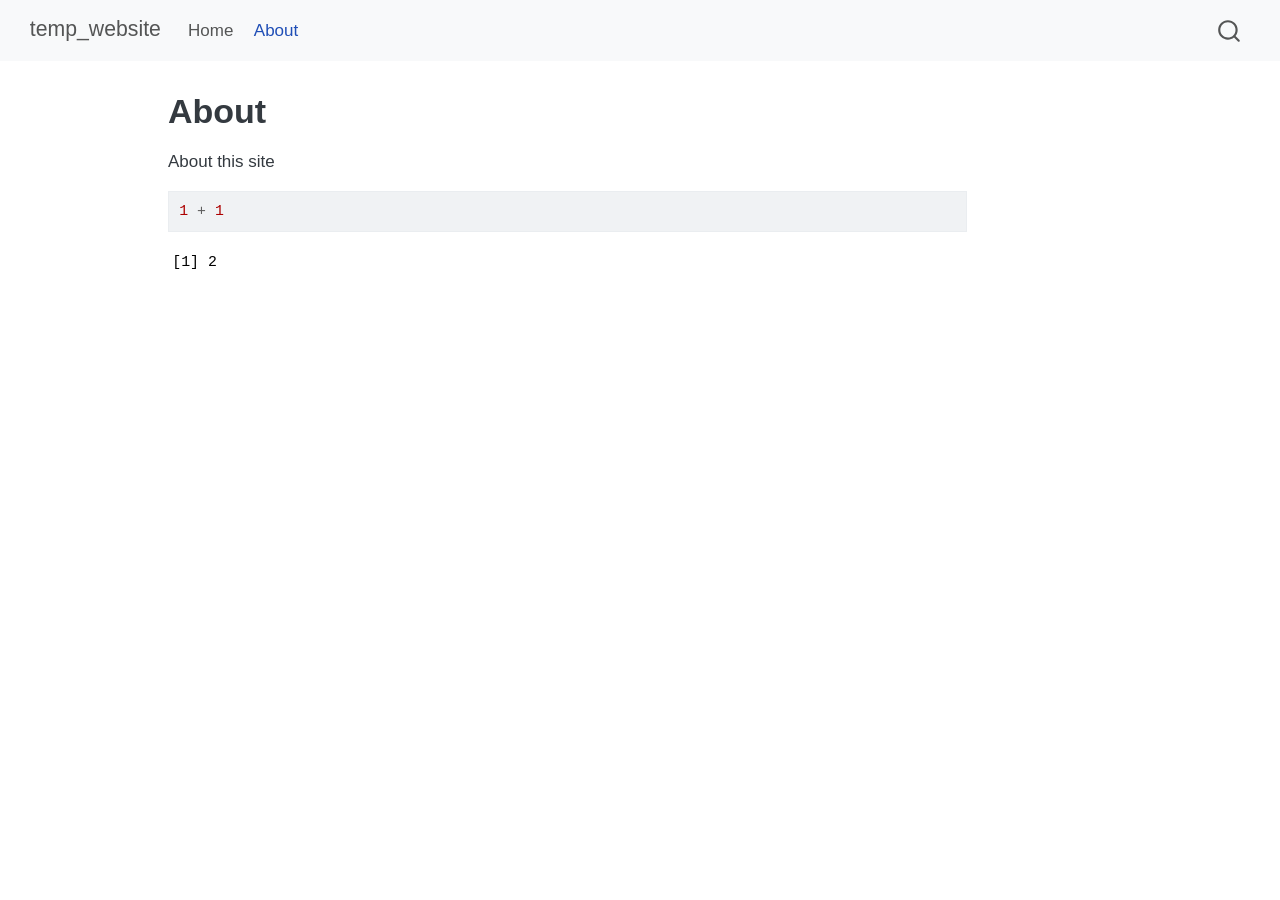
==== docs/index.html @ 3a0f9c97 "initial commit" ====
<html xmlns="http://www.w3.org/1999/xhtml">    
  <head>      
    <title>Redirect to about.html</title>      
    <meta http-equiv="refresh" content="0;URL='about.html'" />    
  </head>    
  <body> 
  </body>  
</html>
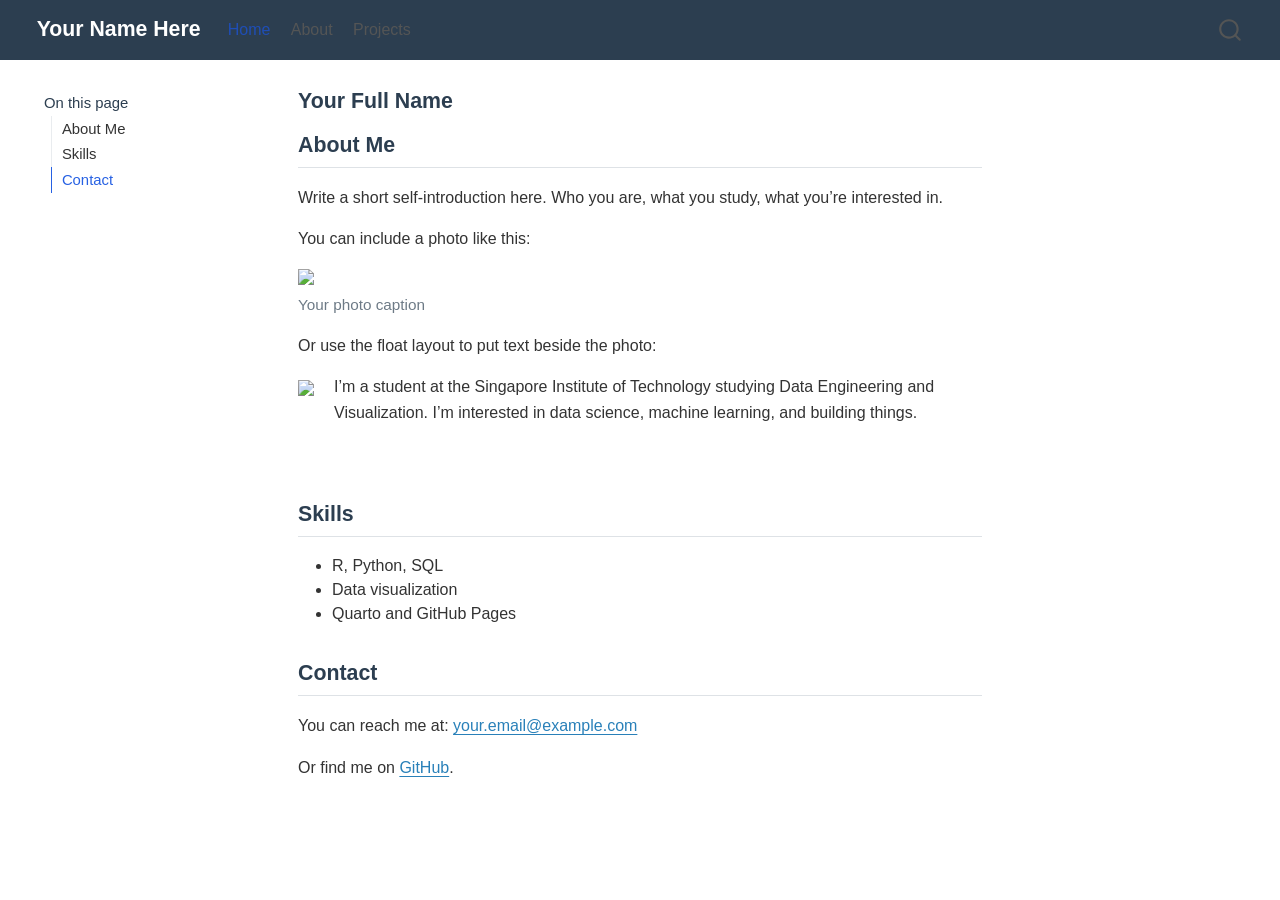
==== commit 305f4bef: "update" ====
--- a/docs/index.html
+++ b/docs/index.html
@@ -1,8 +1,598 @@
-<html xmlns="http://www.w3.org/1999/xhtml">    
-  <head>      
-    <title>Redirect to about.html</title>      
-    <meta http-equiv="refresh" content="0;URL='about.html'" />    
-  </head>    
-  <body> 
-  </body>  
-</html>     
+<!DOCTYPE html>
+<html xmlns="http://www.w3.org/1999/xhtml" lang="en" xml:lang="en"><head>
+
+<meta charset="utf-8">
+<meta name="generator" content="quarto-1.9.37">
+
+<meta name="viewport" content="width=device-width, initial-scale=1.0, user-scalable=yes">
+
+
+<title>Your Full Name – Your Name Here</title>
+<style>
+/* Default styles provided by pandoc.
+** See https://pandoc.org/MANUAL.html#variables-for-html for config info.
+*/
+code{white-space: pre-wrap;}
+span.smallcaps{font-variant: small-caps;}
+div.columns{display: flex; gap: min(4vw, 1.5em);}
+div.column{flex: auto; overflow-x: auto;}
+div.hanging-indent{margin-left: 1.5em; text-indent: -1.5em;}
+ul.task-list{list-style: none;}
+ul.task-list li input[type="checkbox"] {
+  width: 0.8em;
+  margin: 0 0.8em 0.2em -1em; /* quarto-specific, see https://github.com/quarto-dev/quarto-cli/issues/4556 */ 
+  vertical-align: middle;
+}
+</style>
+
+
+<script src="site_libs/quarto-nav/quarto-nav.js"></script>
+<script src="site_libs/quarto-nav/headroom.min.js"></script>
+<script src="site_libs/clipboard/clipboard.min.js"></script>
+<script src="site_libs/quarto-search/autocomplete.umd.js"></script>
+<script src="site_libs/quarto-search/fuse.min.js"></script>
+<script src="site_libs/quarto-search/quarto-search.js"></script>
+<meta name="quarto:offset" content="./">
+<link href="./favicon.png" rel="icon" type="image/png">
+<script src="site_libs/quarto-html/quarto.js" type="module"></script>
+<script src="site_libs/quarto-html/tabsets/tabsets.js" type="module"></script>
+<script src="site_libs/quarto-html/popper.min.js"></script>
+<script src="site_libs/quarto-html/tippy.umd.min.js"></script>
+<script src="site_libs/quarto-html/anchor.min.js"></script>
+<link href="site_libs/quarto-html/tippy.css" rel="stylesheet">
+<link href="site_libs/quarto-html/quarto-syntax-highlighting-7f8f88aac4f3542376d5c11b86a4c14d.css" rel="stylesheet" id="quarto-text-highlighting-styles">
+<script src="site_libs/bootstrap/bootstrap.min.js"></script>
+<link href="site_libs/bootstrap/bootstrap-icons.css" rel="stylesheet">
+<link href="site_libs/bootstrap/bootstrap-a0f9fd0d421825b736dc1bbcbcba2219.min.css" rel="stylesheet" append-hash="true" id="quarto-bootstrap" data-mode="light">
+<script id="quarto-search-options" type="application/json">{
+  "location": "navbar",
+  "copy-button": false,
+  "collapse-after": 3,
+  "panel-placement": "end",
+  "type": "overlay",
+  "limit": 50,
+  "keyboard-shortcut": [
+    "f",
+    "/",
+    "s"
+  ],
+  "show-item-context": false,
+  "language": {
+    "search-no-results-text": "No results",
+    "search-matching-documents-text": "matching documents",
+    "search-copy-link-title": "Copy link to search",
+    "search-hide-matches-text": "Hide additional matches",
+    "search-more-match-text": "more match in this document",
+    "search-more-matches-text": "more matches in this document",
+    "search-clear-button-title": "Clear",
+    "search-text-placeholder": "",
+    "search-detached-cancel-button-title": "Cancel",
+    "search-submit-button-title": "Submit",
+    "search-label": "Search"
+  }
+}</script>
+
+
+<link rel="stylesheet" href="styles.css">
+</head>
+
+<body class="floating nav-fixed quarto-light">
+
+<div id="quarto-search-results"></div>
+  <header id="quarto-header" class="headroom fixed-top">
+    <nav class="navbar navbar-expand-lg " data-bs-theme="dark">
+      <div class="navbar-container container-fluid">
+      <div class="navbar-brand-container mx-auto">
+    <a href="./index.html" class="navbar-brand navbar-brand-logo">
+    <img src="./logo.png" alt="" class="navbar-logo light-content">
+    <img src="./logo.png" alt="" class="navbar-logo dark-content">
+    </a>
+    <a class="navbar-brand" href="./index.html">
+    <span class="navbar-title">Your Name Here</span>
+    </a>
+  </div>
+            <div id="quarto-search" class="" title="Search"></div>
+          <button class="navbar-toggler" type="button" data-bs-toggle="collapse" data-bs-target="#navbarCollapse" aria-controls="navbarCollapse" role="menu" aria-expanded="false" aria-label="Toggle navigation" onclick="if (window.quartoToggleHeadroom) { window.quartoToggleHeadroom(); }">
+  <span class="navbar-toggler-icon"></span>
+</button>
+          <div class="collapse navbar-collapse" id="navbarCollapse">
+            <ul class="navbar-nav navbar-nav-scroll me-auto">
+  <li class="nav-item">
+    <a class="nav-link active" href="./index.html" aria-current="page"> 
+<span class="menu-text">Home</span></a>
+  </li>  
+  <li class="nav-item">
+    <a class="nav-link" href="./about.html"> 
+<span class="menu-text">About</span></a>
+  </li>  
+  <li class="nav-item">
+    <a class="nav-link" href="./projects.qmd"> 
+<span class="menu-text">Projects</span></a>
+  </li>  
+</ul>
+          </div> <!-- /navcollapse -->
+            <div class="quarto-navbar-tools">
+</div>
+      </div> <!-- /container-fluid -->
+    </nav>
+</header>
+<!-- content -->
+<div id="quarto-content" class="quarto-container page-columns page-rows-contents page-layout-article page-navbar">
+<!-- sidebar -->
+  <nav id="quarto-sidebar" class="sidebar collapse collapse-horizontal quarto-sidebar-collapse-item sidebar-navigation floating overflow-auto">
+    <nav id="TOC" role="doc-toc" class="toc-active">
+    <h2 id="toc-title">On this page</h2>
+   
+  <ul>
+  <li><a href="#about-me" id="toc-about-me" class="nav-link active" data-scroll-target="#about-me">About Me</a></li>
+  <li><a href="#skills" id="toc-skills" class="nav-link" data-scroll-target="#skills">Skills</a></li>
+  <li><a href="#contact" id="toc-contact" class="nav-link" data-scroll-target="#contact">Contact</a></li>
+  </ul>
+</nav>
+</nav>
+<div id="quarto-sidebar-glass" class="quarto-sidebar-collapse-item" data-bs-toggle="collapse" data-bs-target=".quarto-sidebar-collapse-item"></div>
+<!-- margin-sidebar -->
+    <div id="quarto-margin-sidebar" class="sidebar margin-sidebar zindex-bottom">
+    </div>
+<!-- main -->
+<main class="content" id="quarto-document-content">
+
+<header id="title-block-header" class="quarto-title-block default">
+<div class="quarto-title">
+<h1 class="title">Your Full Name</h1>
+</div>
+
+
+
+<div class="quarto-title-meta">
+
+    
+  
+    
+  </div>
+  
+
+
+</header>
+
+
+<section id="about-me" class="level2">
+<h2 class="anchored" data-anchor-id="about-me">About Me</h2>
+<p>Write a short self-introduction here. Who you are, what you study, what you’re interested in.</p>
+<p>You can include a photo like this:</p>
+<div class="quarto-figure quarto-figure-left">
+<figure class="figure">
+<p><img src="images/your_photo.jpg" class="img-fluid figure-img" style="width:40.0%"></p>
+<figcaption>Your photo caption</figcaption>
+</figure>
+</div>
+<p>Or use the float layout to put text beside the photo:</p>
+<div style="float:left; position: relative; top: 0px">
+<p><img src="images/your_photo.jpg" style="margin-right: 20px;" height="200"></p>
+</div>
+<p>I’m a student at the Singapore Institute of Technology studying Data Engineering and Visualization. I’m interested in data science, machine learning, and building things.</p>
+<p><br style="clear:both;"></p>
+</section>
+<section id="skills" class="level2">
+<h2 class="anchored" data-anchor-id="skills">Skills</h2>
+<ul>
+<li>R, Python, SQL</li>
+<li>Data visualization</li>
+<li>Quarto and GitHub Pages</li>
+</ul>
+</section>
+<section id="contact" class="level2">
+<h2 class="anchored" data-anchor-id="contact">Contact</h2>
+<p>You can reach me at: <a href="mailto:your.email@example.com">your.email@example.com</a></p>
+<p>Or find me on <a href="https://github.com/%3Cusername%3E">GitHub</a>.</p>
+
+
+</section>
+
+</main> <!-- /main -->
+<script id="quarto-html-after-body" type="application/javascript">
+  window.document.addEventListener("DOMContentLoaded", function (event) {
+    const icon = "";
+    const anchorJS = new window.AnchorJS();
+    anchorJS.options = {
+      placement: 'right',
+      icon: icon
+    };
+    anchorJS.add('.anchored');
+    const isCodeAnnotation = (el) => {
+      for (const clz of el.classList) {
+        if (clz.startsWith('code-annotation-')) {                     
+          return true;
+        }
+      }
+      return false;
+    }
+    const onCopySuccess = function(e) {
+      // button target
+      const button = e.trigger;
+      // don't keep focus
+      button.blur();
+      // flash "checked"
+      button.classList.add('code-copy-button-checked');
+      var currentTitle = button.getAttribute("title");
+      button.setAttribute("title", "Copied!");
+      let tooltip;
+      if (window.bootstrap) {
+        button.setAttribute("data-bs-toggle", "tooltip");
+        button.setAttribute("data-bs-placement", "left");
+        button.setAttribute("data-bs-title", "Copied!");
+        tooltip = new bootstrap.Tooltip(button, 
+          { trigger: "manual", 
+            customClass: "code-copy-button-tooltip",
+            offset: [0, -8]});
+        tooltip.show();    
+      }
+      setTimeout(function() {
+        if (tooltip) {
+          tooltip.hide();
+          button.removeAttribute("data-bs-title");
+          button.removeAttribute("data-bs-toggle");
+          button.removeAttribute("data-bs-placement");
+        }
+        button.setAttribute("title", currentTitle);
+        button.classList.remove('code-copy-button-checked');
+      }, 1000);
+      // clear code selection
+      e.clearSelection();
+    }
+    const getTextToCopy = function(trigger) {
+      const outerScaffold = trigger.parentElement.cloneNode(true);
+      const codeEl = outerScaffold.querySelector('code');
+      for (const childEl of codeEl.children) {
+        if (isCodeAnnotation(childEl)) {
+          childEl.remove();
+        }
+      }
+      return codeEl.innerText;
+    }
+    const clipboard = new window.ClipboardJS('.code-copy-button:not([data-in-quarto-modal])', {
+      text: getTextToCopy
+    });
+    clipboard.on('success', onCopySuccess);
+    if (window.document.getElementById('quarto-embedded-source-code-modal')) {
+      const clipboardModal = new window.ClipboardJS('.code-copy-button[data-in-quarto-modal]', {
+        text: getTextToCopy,
+        container: window.document.getElementById('quarto-embedded-source-code-modal')
+      });
+      clipboardModal.on('success', onCopySuccess);
+    }
+      var localhostRegex = new RegExp(/^(?:http|https):\/\/localhost\:?[0-9]*\//);
+      var mailtoRegex = new RegExp(/^mailto:/);
+        var filterRegex = new RegExp('/' + window.location.host + '/');
+      var isInternal = (href) => {
+          return filterRegex.test(href) || localhostRegex.test(href) || mailtoRegex.test(href);
+      }
+      // Inspect non-navigation links and adorn them if external
+     var links = window.document.querySelectorAll('a[href]:not(.nav-link):not(.navbar-brand):not(.toc-action):not(.sidebar-link):not(.sidebar-item-toggle):not(.pagination-link):not(.no-external):not([aria-hidden]):not(.dropdown-item):not(.quarto-navigation-tool):not(.about-link)');
+      for (var i=0; i<links.length; i++) {
+        const link = links[i];
+        if (!isInternal(link.href)) {
+          // undo the damage that might have been done by quarto-nav.js in the case of
+          // links that we want to consider external
+          if (link.dataset.originalHref !== undefined) {
+            link.href = link.dataset.originalHref;
+          }
+        }
+      }
+    function tippyHover(el, contentFn, onTriggerFn, onUntriggerFn) {
+      const config = {
+        allowHTML: true,
+        maxWidth: 500,
+        delay: 100,
+        arrow: false,
+        appendTo: function(el) {
+            return el.parentElement;
+        },
+        interactive: true,
+        interactiveBorder: 10,
+        theme: 'quarto',
+        placement: 'bottom-start',
+      };
+      if (contentFn) {
+        config.content = contentFn;
+      }
+      if (onTriggerFn) {
+        config.onTrigger = onTriggerFn;
+      }
+      if (onUntriggerFn) {
+        config.onUntrigger = onUntriggerFn;
+      }
+      window.tippy(el, config); 
+    }
+    const noterefs = window.document.querySelectorAll('a[role="doc-noteref"]');
+    for (var i=0; i<noterefs.length; i++) {
+      const ref = noterefs[i];
+      tippyHover(ref, function() {
+        // use id or data attribute instead here
+        let href = ref.getAttribute('data-footnote-href') || ref.getAttribute('href');
+        try { href = new URL(href).hash; } catch {}
+        const id = href.replace(/^#\/?/, "");
+        const note = window.document.getElementById(id);
+        if (note) {
+          return note.innerHTML;
+        } else {
+          return "";
+        }
+      });
+    }
+    const xrefs = window.document.querySelectorAll('a.quarto-xref');
+    const processXRef = (id, note) => {
+      // Strip column container classes
+      const stripColumnClz = (el) => {
+        el.classList.remove("page-full", "page-columns");
+        if (el.children) {
+          for (const child of el.children) {
+            stripColumnClz(child);
+          }
+        }
+      }
+      stripColumnClz(note)
+      if (id === null || id.startsWith('sec-')) {
+        // Special case sections, only their first couple elements
+        const container = document.createElement("div");
+        if (note.children && note.children.length > 2) {
+          container.appendChild(note.children[0].cloneNode(true));
+          for (let i = 1; i < note.children.length; i++) {
+            const child = note.children[i];
+            if (child.tagName === "P" && child.innerText === "") {
+              continue;
+            } else {
+              container.appendChild(child.cloneNode(true));
+              break;
+            }
+          }
+          if (window.Quarto?.typesetMath) {
+            window.Quarto.typesetMath(container);
+          }
+          return container.innerHTML
+        } else {
+          if (window.Quarto?.typesetMath) {
+            window.Quarto.typesetMath(note);
+          }
+          return note.innerHTML;
+        }
+      } else {
+        // Remove any anchor links if they are present
+        const anchorLink = note.querySelector('a.anchorjs-link');
+        if (anchorLink) {
+          anchorLink.remove();
+        }
+        if (window.Quarto?.typesetMath) {
+          window.Quarto.typesetMath(note);
+        }
+        if (note.classList.contains("callout")) {
+          return note.outerHTML;
+        } else {
+          return note.innerHTML;
+        }
+      }
+    }
+    for (var i=0; i<xrefs.length; i++) {
+      const xref = xrefs[i];
+      tippyHover(xref, undefined, function(instance) {
+        instance.disable();
+        let url = xref.getAttribute('href');
+        let hash = undefined; 
+        if (url.startsWith('#')) {
+          hash = url;
+        } else {
+          try { hash = new URL(url).hash; } catch {}
+        }
+        if (hash) {
+          const id = hash.replace(/^#\/?/, "");
+          const note = window.document.getElementById(id);
+          if (note !== null) {
+            try {
+              const html = processXRef(id, note.cloneNode(true));
+              instance.setContent(html);
+            } finally {
+              instance.enable();
+              instance.show();
+            }
+          } else {
+            // See if we can fetch this
+            fetch(url.split('#')[0])
+            .then(res => res.text())
+            .then(html => {
+              const parser = new DOMParser();
+              const htmlDoc = parser.parseFromString(html, "text/html");
+              const note = htmlDoc.getElementById(id);
+              if (note !== null) {
+                const html = processXRef(id, note);
+                instance.setContent(html);
+              } 
+            }).finally(() => {
+              instance.enable();
+              instance.show();
+            });
+          }
+        } else {
+          // See if we can fetch a full url (with no hash to target)
+          // This is a special case and we should probably do some content thinning / targeting
+          fetch(url)
+          .then(res => res.text())
+          .then(html => {
+            const parser = new DOMParser();
+            const htmlDoc = parser.parseFromString(html, "text/html");
+            const note = htmlDoc.querySelector('main.content');
+            if (note !== null) {
+              // This should only happen for chapter cross references
+              // (since there is no id in the URL)
+              // remove the first header
+              if (note.children.length > 0 && note.children[0].tagName === "HEADER") {
+                note.children[0].remove();
+              }
+              const html = processXRef(null, note);
+              instance.setContent(html);
+            } 
+          }).finally(() => {
+            instance.enable();
+            instance.show();
+          });
+        }
+      }, function(instance) {
+      });
+    }
+        let selectedAnnoteEl;
+        const selectorForAnnotation = ( cell, annotation) => {
+          let cellAttr = 'data-code-cell="' + cell + '"';
+          let lineAttr = 'data-code-annotation="' +  annotation + '"';
+          const selector = 'span[' + cellAttr + '][' + lineAttr + ']';
+          return selector;
+        }
+        const selectCodeLines = (annoteEl) => {
+          const doc = window.document;
+          const targetCell = annoteEl.getAttribute("data-target-cell");
+          const targetAnnotation = annoteEl.getAttribute("data-target-annotation");
+          const annoteSpan = window.document.querySelector(selectorForAnnotation(targetCell, targetAnnotation));
+          const lines = annoteSpan.getAttribute("data-code-lines").split(",");
+          const lineIds = lines.map((line) => {
+            return targetCell + "-" + line;
+          })
+          let top = null;
+          let height = null;
+          let parent = null;
+          if (lineIds.length > 0) {
+              //compute the position of the single el (top and bottom and make a div)
+              const el = window.document.getElementById(lineIds[0]);
+              top = el.offsetTop;
+              height = el.offsetHeight;
+              parent = el.parentElement.parentElement;
+            if (lineIds.length > 1) {
+              const lastEl = window.document.getElementById(lineIds[lineIds.length - 1]);
+              const bottom = lastEl.offsetTop + lastEl.offsetHeight;
+              height = bottom - top;
+            }
+            if (top !== null && height !== null && parent !== null) {
+              // cook up a div (if necessary) and position it 
+              let div = window.document.getElementById("code-annotation-line-highlight");
+              if (div === null) {
+                div = window.document.createElement("div");
+                div.setAttribute("id", "code-annotation-line-highlight");
+                div.style.position = 'absolute';
+                parent.appendChild(div);
+              }
+              div.style.top = top - 2 + "px";
+              div.style.height = height + 4 + "px";
+              div.style.left = 0;
+              let gutterDiv = window.document.getElementById("code-annotation-line-highlight-gutter");
+              if (gutterDiv === null) {
+                gutterDiv = window.document.createElement("div");
+                gutterDiv.setAttribute("id", "code-annotation-line-highlight-gutter");
+                gutterDiv.style.position = 'absolute';
+                const codeCell = window.document.getElementById(targetCell);
+                const gutter = codeCell.querySelector('.code-annotation-gutter');
+                gutter.appendChild(gutterDiv);
+              }
+              gutterDiv.style.top = top - 2 + "px";
+              gutterDiv.style.height = height + 4 + "px";
+            }
+            selectedAnnoteEl = annoteEl;
+          }
+        };
+        const unselectCodeLines = () => {
+          const elementsIds = ["code-annotation-line-highlight", "code-annotation-line-highlight-gutter"];
+          elementsIds.forEach((elId) => {
+            const div = window.document.getElementById(elId);
+            if (div) {
+              div.remove();
+            }
+          });
+          selectedAnnoteEl = undefined;
+        };
+          // Handle positioning of the toggle
+      window.addEventListener(
+        "resize",
+        throttle(() => {
+          elRect = undefined;
+          if (selectedAnnoteEl) {
+            selectCodeLines(selectedAnnoteEl);
+          }
+        }, 10)
+      );
+      function throttle(fn, ms) {
+      let throttle = false;
+      let timer;
+        return (...args) => {
+          if(!throttle) { // first call gets through
+              fn.apply(this, args);
+              throttle = true;
+          } else { // all the others get throttled
+              if(timer) clearTimeout(timer); // cancel #2
+              timer = setTimeout(() => {
+                fn.apply(this, args);
+                timer = throttle = false;
+              }, ms);
+          }
+        };
+      }
+        // Attach click handler to the DT
+        const annoteDls = window.document.querySelectorAll('dt[data-target-cell]');
+        for (const annoteDlNode of annoteDls) {
+          annoteDlNode.addEventListener('click', (event) => {
+            const clickedEl = event.target;
+            if (clickedEl !== selectedAnnoteEl) {
+              unselectCodeLines();
+              const activeEl = window.document.querySelector('dt[data-target-cell].code-annotation-active');
+              if (activeEl) {
+                activeEl.classList.remove('code-annotation-active');
+              }
+              selectCodeLines(clickedEl);
+              clickedEl.classList.add('code-annotation-active');
+            } else {
+              // Unselect the line
+              unselectCodeLines();
+              clickedEl.classList.remove('code-annotation-active');
+            }
+          });
+        }
+    const findCites = (el) => {
+      const parentEl = el.parentElement;
+      if (parentEl) {
+        const cites = parentEl.dataset.cites;
+        if (cites) {
+          return {
+            el,
+            cites: cites.split(' ')
+          };
+        } else {
+          return findCites(el.parentElement)
+        }
+      } else {
+        return undefined;
+      }
+    };
+    var bibliorefs = window.document.querySelectorAll('a[role="doc-biblioref"]');
+    for (var i=0; i<bibliorefs.length; i++) {
+      const ref = bibliorefs[i];
+      const citeInfo = findCites(ref);
+      if (citeInfo) {
+        tippyHover(citeInfo.el, function() {
+          var popup = window.document.createElement('div');
+          citeInfo.cites.forEach(function(cite) {
+            var citeDiv = window.document.createElement('div');
+            citeDiv.classList.add('hanging-indent');
+            citeDiv.classList.add('csl-entry');
+            var biblioDiv = window.document.getElementById('ref-' + cite);
+            if (biblioDiv) {
+              citeDiv.innerHTML = biblioDiv.innerHTML;
+            }
+            popup.appendChild(citeDiv);
+          });
+          return popup.innerHTML;
+        });
+      }
+    }
+  });
+  </script>
+</div> <!-- /content -->
+
+
+
+
+</body></html>
--- a/docs/site_libs/quarto-html/tippy.css
+++ b/docs/site_libs/quarto-html/tippy.css
@@ -0,0 +1 @@
+.tippy-box[data-animation=fade][data-state=hidden]{opacity:0}[data-tippy-root]{max-width:calc(100vw - 10px)}.tippy-box{position:relative;background-color:#333;color:#fff;border-radius:4px;font-size:14px;line-height:1.4;white-space:normal;outline:0;transition-property:transform,visibility,opacity}.tippy-box[data-placement^=top]>.tippy-arrow{bottom:0}.tippy-box[data-placement^=top]>.tippy-arrow:before{bottom:-7px;left:0;border-width:8px 8px 0;border-top-color:initial;transform-origin:center top}.tippy-box[data-placement^=bottom]>.tippy-arrow{top:0}.tippy-box[data-placement^=bottom]>.tippy-arrow:before{top:-7px;left:0;border-width:0 8px 8px;border-bottom-color:initial;transform-origin:center bottom}.tippy-box[data-placement^=left]>.tippy-arrow{right:0}.tippy-box[data-placement^=left]>.tippy-arrow:before{border-width:8px 0 8px 8px;border-left-color:initial;right:-7px;transform-origin:center left}.tippy-box[data-placement^=right]>.tippy-arrow{left:0}.tippy-box[data-placement^=right]>.tippy-arrow:before{left:-7px;border-width:8px 8px 8px 0;border-right-color:initial;transform-origin:center right}.tippy-box[data-inertia][data-state=visible]{transition-timing-function:cubic-bezier(.54,1.5,.38,1.11)}.tippy-arrow{width:16px;height:16px;color:#333}.tippy-arrow:before{content:"";position:absolute;border-color:transparent;border-style:solid}.tippy-content{position:relative;padding:5px 9px;z-index:1}
--- a/docs/site_libs/quarto-html/quarto-syntax-highlighting-7f8f88aac4f3542376d5c11b86a4c14d.css
+++ b/docs/site_libs/quarto-html/quarto-syntax-highlighting-7f8f88aac4f3542376d5c11b86a4c14d.css
@@ -0,0 +1,236 @@
+/* quarto syntax highlight colors */
+:root {
+  --quarto-hl-ot-color: #003B4F;
+  --quarto-hl-at-color: #657422;
+  --quarto-hl-ss-color: #20794D;
+  --quarto-hl-an-color: #5E5E5E;
+  --quarto-hl-fu-color: #4758AB;
+  --quarto-hl-st-color: #20794D;
+  --quarto-hl-cf-color: #003B4F;
+  --quarto-hl-op-color: #5E5E5E;
+  --quarto-hl-er-color: #AD0000;
+  --quarto-hl-bn-color: #AD0000;
+  --quarto-hl-al-color: #AD0000;
+  --quarto-hl-va-color: #111111;
+  --quarto-hl-bu-color: inherit;
+  --quarto-hl-ex-color: inherit;
+  --quarto-hl-pp-color: #AD0000;
+  --quarto-hl-in-color: #5E5E5E;
+  --quarto-hl-vs-color: #20794D;
+  --quarto-hl-wa-color: #5E5E5E;
+  --quarto-hl-do-color: #5E5E5E;
+  --quarto-hl-im-color: #00769E;
+  --quarto-hl-ch-color: #20794D;
+  --quarto-hl-dt-color: #AD0000;
+  --quarto-hl-fl-color: #AD0000;
+  --quarto-hl-co-color: #5E5E5E;
+  --quarto-hl-cv-color: #5E5E5E;
+  --quarto-hl-cn-color: #8f5902;
+  --quarto-hl-sc-color: #5E5E5E;
+  --quarto-hl-dv-color: #AD0000;
+  --quarto-hl-kw-color: #003B4F;
+}
+
+/* other quarto variables */
+:root {
+  --quarto-font-monospace: SFMono-Regular, Menlo, Monaco, Consolas, "Liberation Mono", "Courier New", monospace;
+}
+
+/* syntax highlight based on Pandoc's rules */
+pre > code.sourceCode > span {
+  color: #003B4F;
+}
+
+code.sourceCode > span {
+  color: #003B4F;
+}
+
+div.sourceCode,
+div.sourceCode pre.sourceCode {
+  color: #003B4F;
+}
+
+/* Normal */
+code span {
+  color: #003B4F;
+}
+
+/* Alert */
+code span.al {
+  color: #AD0000;
+  font-style: inherit;
+}
+
+/* Annotation */
+code span.an {
+  color: #5E5E5E;
+  font-style: inherit;
+}
+
+/* Attribute */
+code span.at {
+  color: #657422;
+  font-style: inherit;
+}
+
+/* BaseN */
+code span.bn {
+  color: #AD0000;
+  font-style: inherit;
+}
+
+/* BuiltIn */
+code span.bu {
+  font-style: inherit;
+}
+
+/* ControlFlow */
+code span.cf {
+  color: #003B4F;
+  font-weight: bold;
+  font-style: inherit;
+}
+
+/* Char */
+code span.ch {
+  color: #20794D;
+  font-style: inherit;
+}
+
+/* Constant */
+code span.cn {
+  color: #8f5902;
+  font-style: inherit;
+}
+
+/* Comment */
+code span.co {
+  color: #5E5E5E;
+  font-style: inherit;
+}
+
+/* CommentVar */
+code span.cv {
+  color: #5E5E5E;
+  font-style: italic;
+}
+
+/* Documentation */
+code span.do {
+  color: #5E5E5E;
+  font-style: italic;
+}
+
+/* DataType */
+code span.dt {
+  color: #AD0000;
+  font-style: inherit;
+}
+
+/* DecVal */
+code span.dv {
+  color: #AD0000;
+  font-style: inherit;
+}
+
+/* Error */
+code span.er {
+  color: #AD0000;
+  font-style: inherit;
+}
+
+/* Extension */
+code span.ex {
+  font-style: inherit;
+}
+
+/* Float */
+code span.fl {
+  color: #AD0000;
+  font-style: inherit;
+}
+
+/* Function */
+code span.fu {
+  color: #4758AB;
+  font-style: inherit;
+}
+
+/* Import */
+code span.im {
+  color: #00769E;
+  font-style: inherit;
+}
+
+/* Information */
+code span.in {
+  color: #5E5E5E;
+  font-style: inherit;
+}
+
+/* Keyword */
+code span.kw {
+  color: #003B4F;
+  font-weight: bold;
+  font-style: inherit;
+}
+
+/* Operator */
+code span.op {
+  color: #5E5E5E;
+  font-style: inherit;
+}
+
+/* Other */
+code span.ot {
+  color: #003B4F;
+  font-style: inherit;
+}
+
+/* Preprocessor */
+code span.pp {
+  color: #AD0000;
+  font-style: inherit;
+}
+
+/* SpecialChar */
+code span.sc {
+  color: #5E5E5E;
+  font-style: inherit;
+}
+
+/* SpecialString */
+code span.ss {
+  color: #20794D;
+  font-style: inherit;
+}
+
+/* String */
+code span.st {
+  color: #20794D;
+  font-style: inherit;
+}
+
+/* Variable */
+code span.va {
+  color: #111111;
+  font-style: inherit;
+}
+
+/* VerbatimString */
+code span.vs {
+  color: #20794D;
+  font-style: inherit;
+}
+
+/* Warning */
+code span.wa {
+  color: #5E5E5E;
+  font-style: italic;
+}
+
+.prevent-inlining {
+  content: "</";
+}
+
+/*# sourceMappingURL=789ad8cd35626ba772517505b42a116e.css.map */
--- a/docs/styles.css
+++ b/docs/styles.css
@@ -0,0 +1,43 @@
+/* === Body === */
+body {
+  font-family: Arial, sans-serif;
+  font-size: 16px;
+  color: #333333;
+}
+
+/* === Paragraphs === */
+p {
+  margin: 0 0 1em 0;
+  line-height: 1.6;
+}
+
+/* === Headings === */
+h1, h2 {
+  font-size: 16pt;
+  color: #2c3e50;
+}
+
+h3, h4 {
+  font-size: 14pt;
+  color: #2c3e50;
+}
+
+/* === Navigation bar === */
+.navbar {
+  background-color: #2c3e50;
+}
+
+.navbar-brand {
+  color: #ffffff !important;
+  font-weight: bold;
+}
+
+/* === Links === */
+a {
+  color: #2980b9;
+}
+
+a:hover {
+  color: #1a5276;
+  text-decoration: underline;
+}
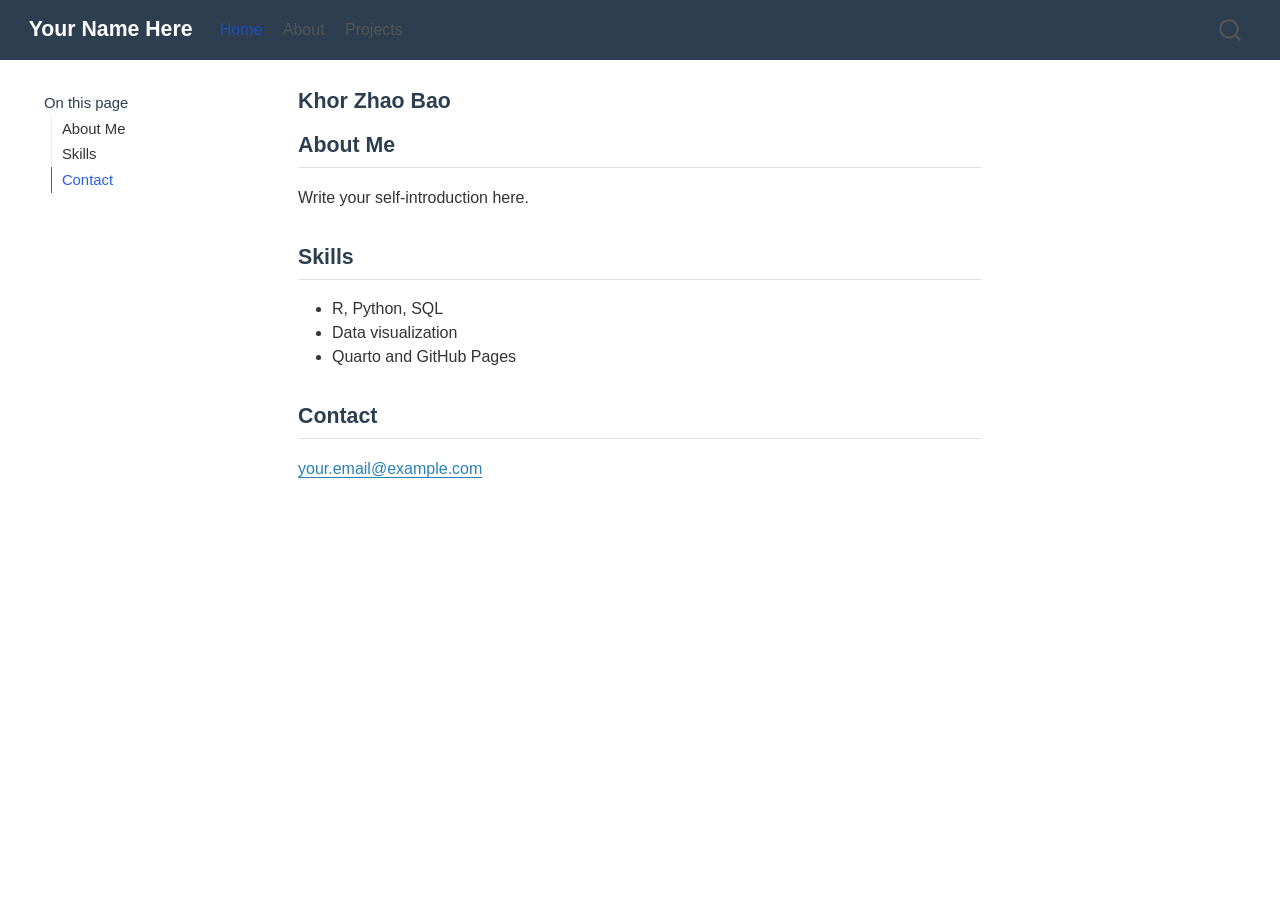
==== commit 61026435: "update" ====
--- a/docs/index.html
+++ b/docs/index.html
@@ -7,7 +7,7 @@
 <meta name="viewport" content="width=device-width, initial-scale=1.0, user-scalable=yes">
 
 
-<title>Your Full Name – Your Name Here</title>
+<title>Khor Zhao Bao – Your Name Here</title>
 <style>
 /* Default styles provided by pandoc.
 ** See https://pandoc.org/MANUAL.html#variables-for-html for config info.
@@ -33,7 +33,6 @@
 <script src="site_libs/quarto-search/fuse.min.js"></script>
 <script src="site_libs/quarto-search/quarto-search.js"></script>
 <meta name="quarto:offset" content="./">
-<link href="./favicon.png" rel="icon" type="image/png">
 <script src="site_libs/quarto-html/quarto.js" type="module"></script>
 <script src="site_libs/quarto-html/tabsets/tabsets.js" type="module"></script>
 <script src="site_libs/quarto-html/popper.min.js"></script>
@@ -83,10 +82,6 @@
     <nav class="navbar navbar-expand-lg " data-bs-theme="dark">
       <div class="navbar-container container-fluid">
       <div class="navbar-brand-container mx-auto">
-    <a href="./index.html" class="navbar-brand navbar-brand-logo">
-    <img src="./logo.png" alt="" class="navbar-logo light-content">
-    <img src="./logo.png" alt="" class="navbar-logo dark-content">
-    </a>
     <a class="navbar-brand" href="./index.html">
     <span class="navbar-title">Your Name Here</span>
     </a>
@@ -106,7 +101,7 @@
 <span class="menu-text">About</span></a>
   </li>  
   <li class="nav-item">
-    <a class="nav-link" href="./projects.qmd"> 
+    <a class="nav-link" href="./projects.html"> 
 <span class="menu-text">Projects</span></a>
   </li>  
 </ul>
@@ -139,7 +134,7 @@
 
 <header id="title-block-header" class="quarto-title-block default">
 <div class="quarto-title">
-<h1 class="title">Your Full Name</h1>
+<h1 class="title">Khor Zhao Bao</h1>
 </div>
 
 
@@ -158,20 +153,7 @@
 
 <section id="about-me" class="level2">
 <h2 class="anchored" data-anchor-id="about-me">About Me</h2>
-<p>Write a short self-introduction here. Who you are, what you study, what you’re interested in.</p>
-<p>You can include a photo like this:</p>
-<div class="quarto-figure quarto-figure-left">
-<figure class="figure">
-<p><img src="images/your_photo.jpg" class="img-fluid figure-img" style="width:40.0%"></p>
-<figcaption>Your photo caption</figcaption>
-</figure>
-</div>
-<p>Or use the float layout to put text beside the photo:</p>
-<div style="float:left; position: relative; top: 0px">
-<p><img src="images/your_photo.jpg" style="margin-right: 20px;" height="200"></p>
-</div>
-<p>I’m a student at the Singapore Institute of Technology studying Data Engineering and Visualization. I’m interested in data science, machine learning, and building things.</p>
-<p><br style="clear:both;"></p>
+<p>Write your self-introduction here.</p>
 </section>
 <section id="skills" class="level2">
 <h2 class="anchored" data-anchor-id="skills">Skills</h2>
@@ -183,8 +165,7 @@
 </section>
 <section id="contact" class="level2">
 <h2 class="anchored" data-anchor-id="contact">Contact</h2>
-<p>You can reach me at: <a href="mailto:your.email@example.com">your.email@example.com</a></p>
-<p>Or find me on <a href="https://github.com/%3Cusername%3E">GitHub</a>.</p>
+<p><a href="mailto:your.email@example.com">your.email@example.com</a></p>
 
 
 </section>
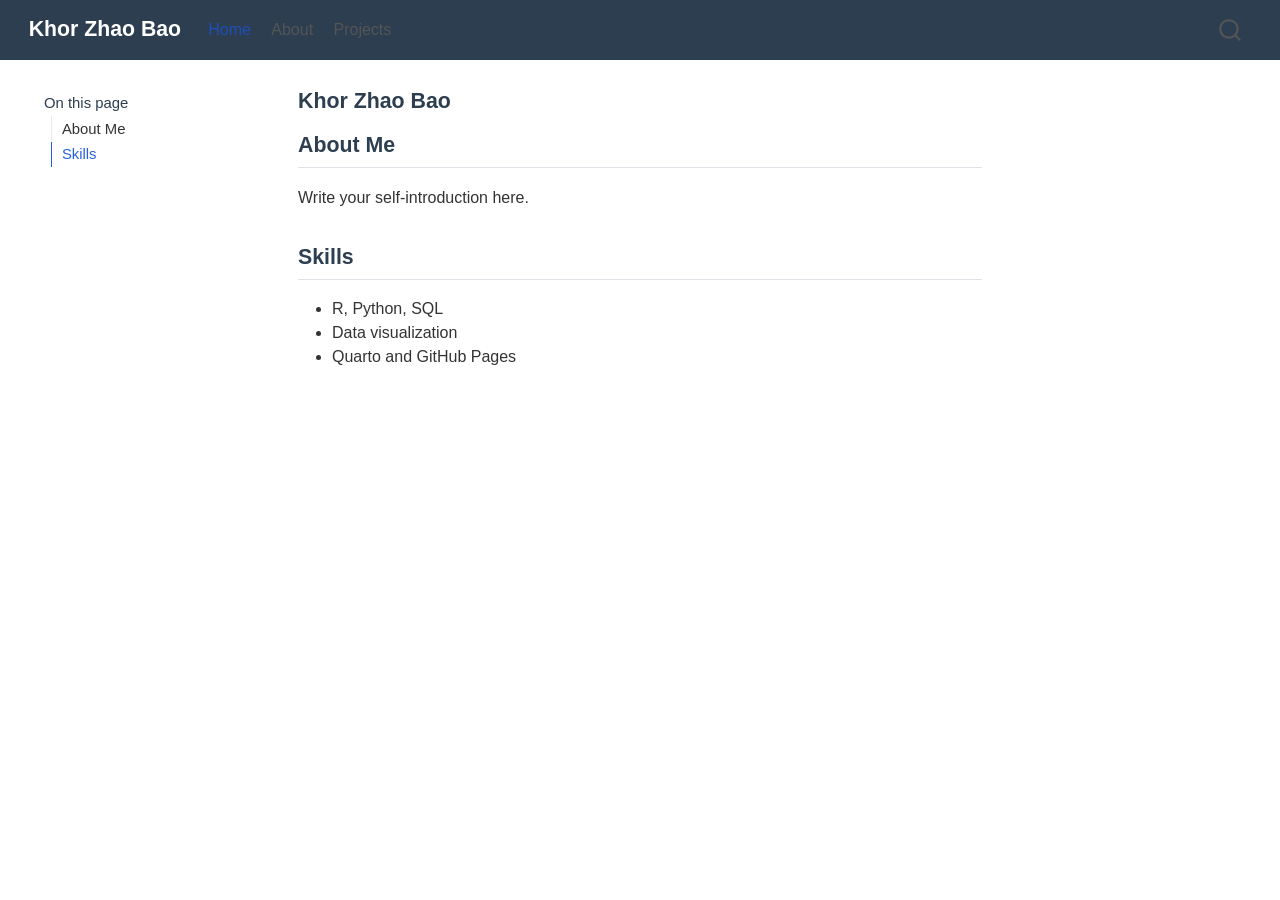
==== commit bebb7ac5: "update" ====
--- a/docs/index.html
+++ b/docs/index.html
@@ -7,7 +7,7 @@
 <meta name="viewport" content="width=device-width, initial-scale=1.0, user-scalable=yes">
 
 
-<title>Khor Zhao Bao – Your Name Here</title>
+<title>Khor Zhao Bao</title>
 <style>
 /* Default styles provided by pandoc.
 ** See https://pandoc.org/MANUAL.html#variables-for-html for config info.
@@ -83,7 +83,7 @@
       <div class="navbar-container container-fluid">
       <div class="navbar-brand-container mx-auto">
     <a class="navbar-brand" href="./index.html">
-    <span class="navbar-title">Your Name Here</span>
+    <span class="navbar-title">Khor Zhao Bao</span>
     </a>
   </div>
             <div id="quarto-search" class="" title="Search"></div>
@@ -121,7 +121,6 @@
   <ul>
   <li><a href="#about-me" id="toc-about-me" class="nav-link active" data-scroll-target="#about-me">About Me</a></li>
   <li><a href="#skills" id="toc-skills" class="nav-link" data-scroll-target="#skills">Skills</a></li>
-  <li><a href="#contact" id="toc-contact" class="nav-link" data-scroll-target="#contact">Contact</a></li>
   </ul>
 </nav>
 </nav>
@@ -162,10 +161,6 @@
 <li>Data visualization</li>
 <li>Quarto and GitHub Pages</li>
 </ul>
-</section>
-<section id="contact" class="level2">
-<h2 class="anchored" data-anchor-id="contact">Contact</h2>
-<p><a href="mailto:your.email@example.com">your.email@example.com</a></p>
 
 
 </section>
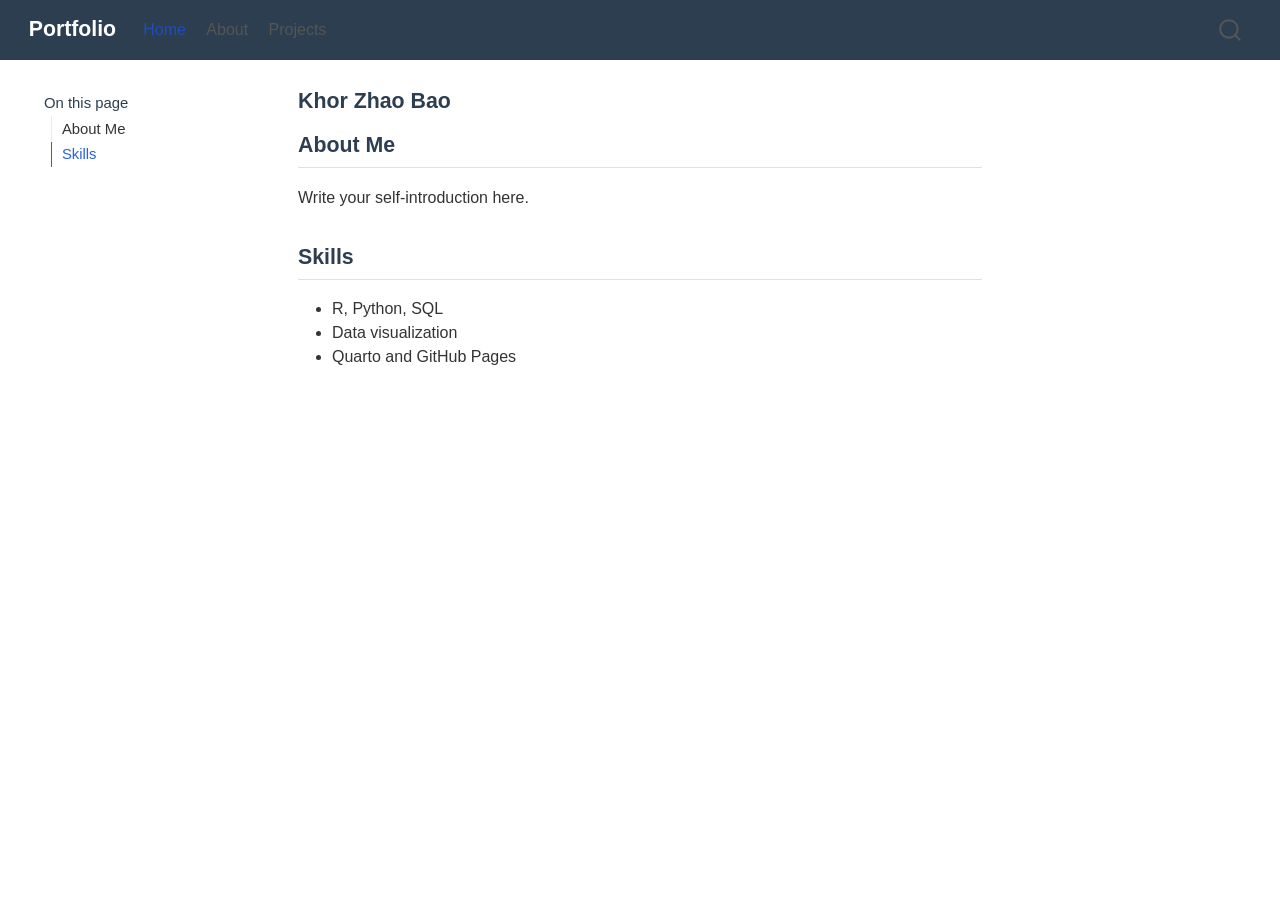
==== commit 39b03330: "update" ====
--- a/docs/index.html
+++ b/docs/index.html
@@ -7,7 +7,7 @@
 <meta name="viewport" content="width=device-width, initial-scale=1.0, user-scalable=yes">
 
 
-<title>Khor Zhao Bao</title>
+<title>Khor Zhao Bao – Portfolio</title>
 <style>
 /* Default styles provided by pandoc.
 ** See https://pandoc.org/MANUAL.html#variables-for-html for config info.
@@ -83,7 +83,7 @@
       <div class="navbar-container container-fluid">
       <div class="navbar-brand-container mx-auto">
     <a class="navbar-brand" href="./index.html">
-    <span class="navbar-title">Khor Zhao Bao</span>
+    <span class="navbar-title">Portfolio</span>
     </a>
   </div>
             <div id="quarto-search" class="" title="Search"></div>
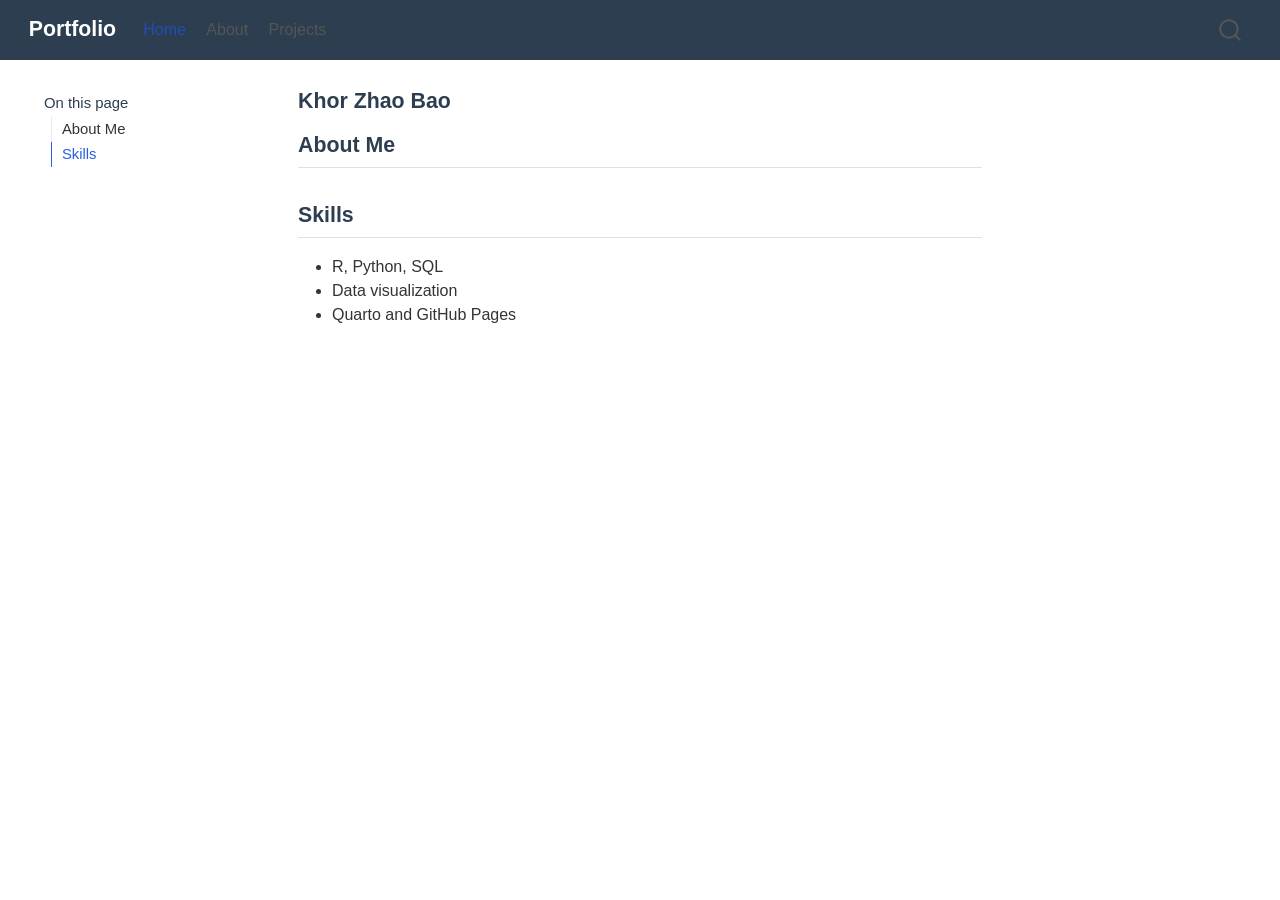
==== commit d0564baf: "update" ====
--- a/docs/index.html
+++ b/docs/index.html
@@ -152,7 +152,6 @@
 
 <section id="about-me" class="level2">
 <h2 class="anchored" data-anchor-id="about-me">About Me</h2>
-<p>Write your self-introduction here.</p>
 </section>
 <section id="skills" class="level2">
 <h2 class="anchored" data-anchor-id="skills">Skills</h2>
